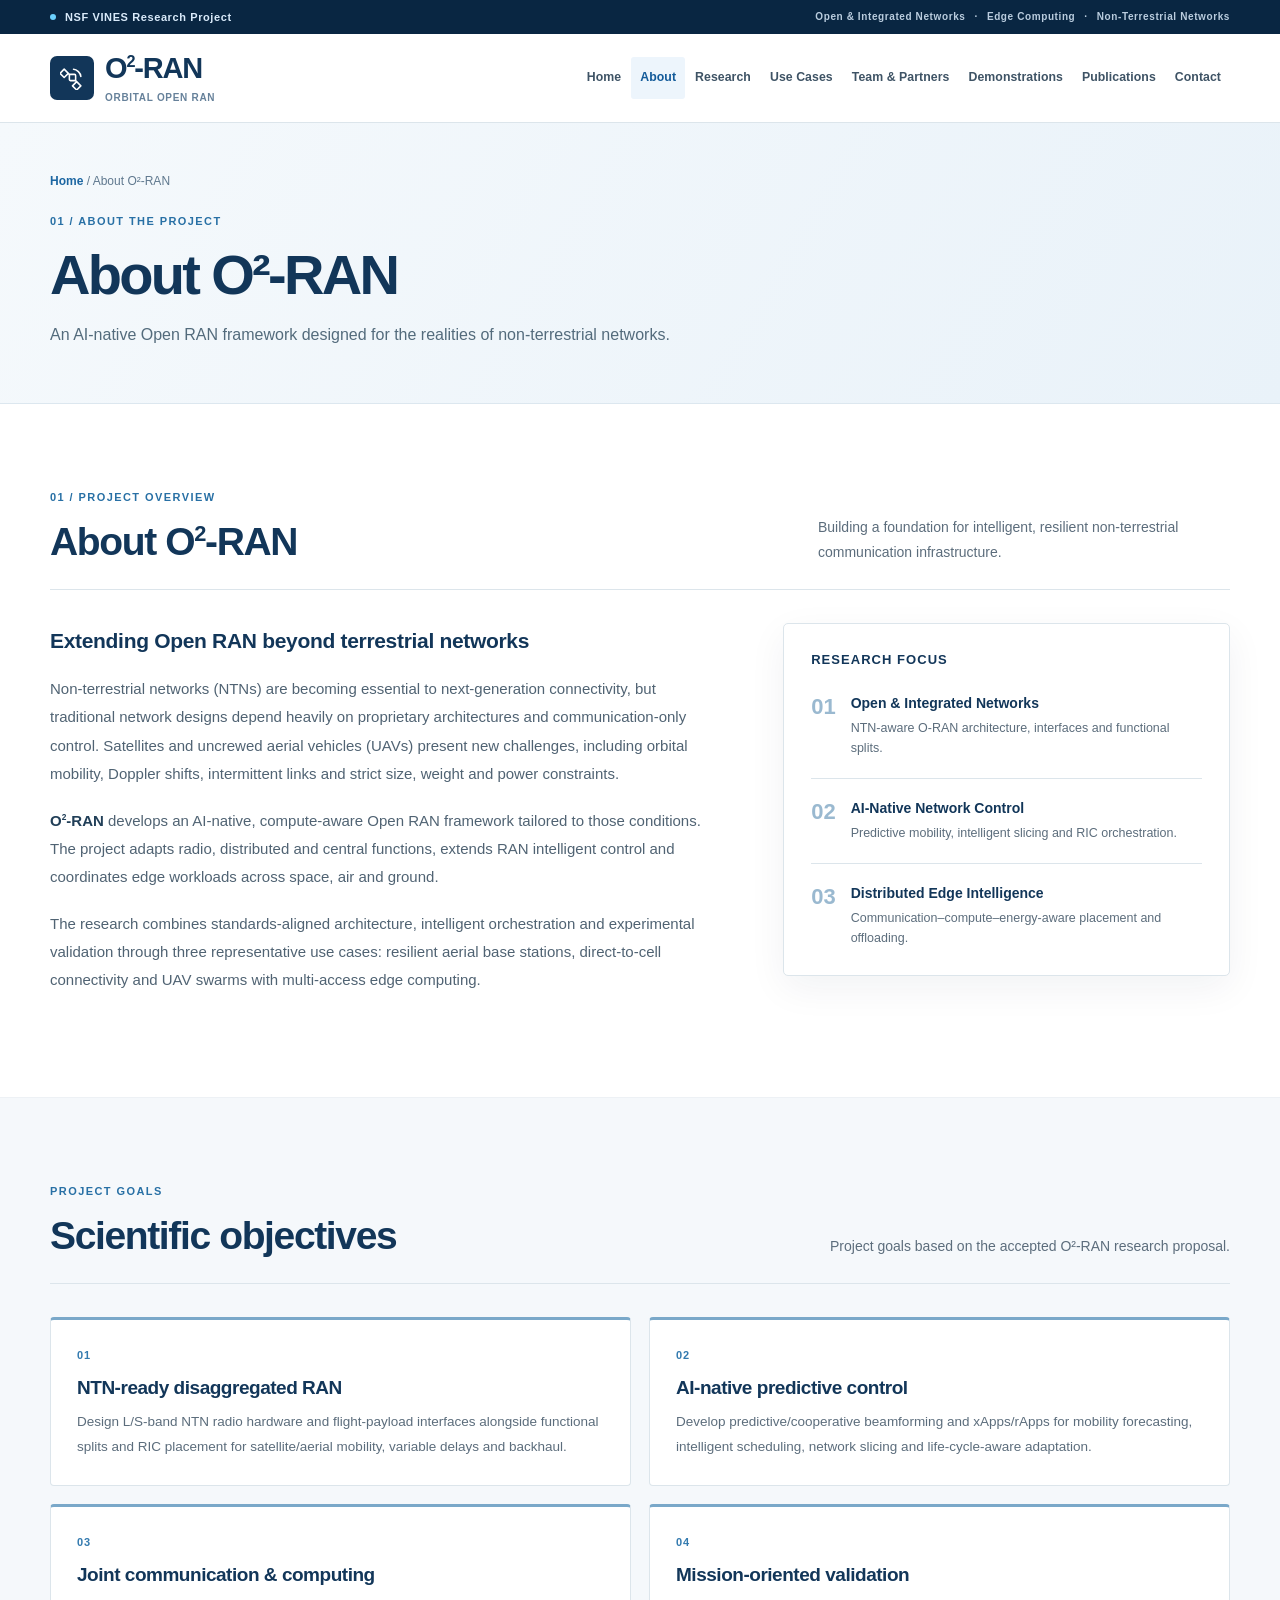
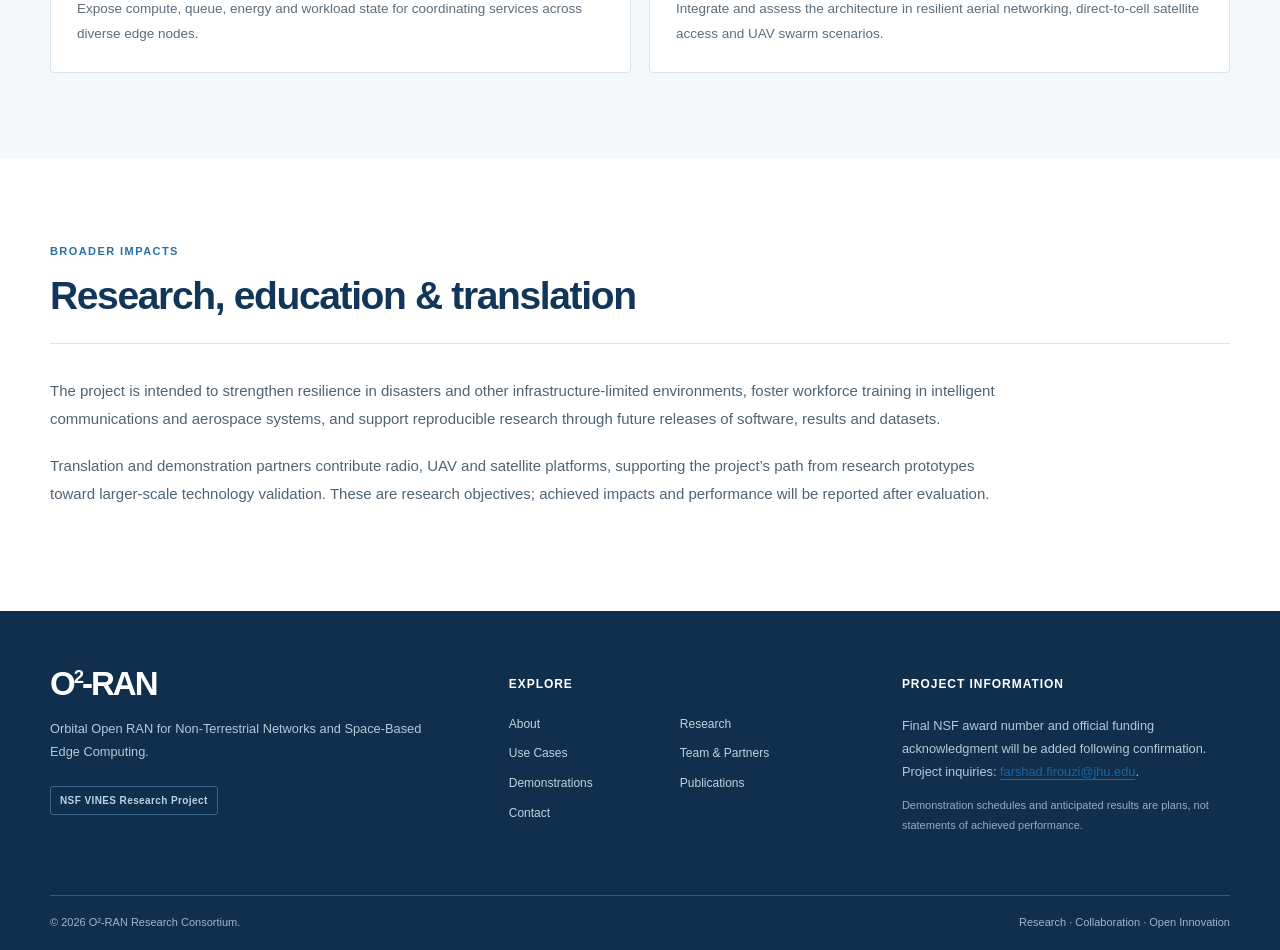
==== about.html @ eacd37fa "Initial O2-RAN website" ====
<!doctype html><html lang="en"><head><meta charset="utf-8"/><meta name="viewport" content="width=device-width,initial-scale=1"/>
<meta name="theme-color" content="#123659"/><meta name="description" content="Project vision, objectives and broader impacts of the O²-RAN NSF VINES research collaboration."/><title>About O²-RAN | O²-RAN</title>
<link rel="icon" type="image/svg+xml" href="assets/favicon.svg"/><link rel="stylesheet" href="styles.css"/>
<link rel="stylesheet" href="site-pages.css"/>
<script src="script.js" defer></script></head><body><a class="skip-link" href="#main">Skip to main content</a><svg aria-hidden="true" class="svg-definitions" height="0" width="0" xmlns="http://www.w3.org/2000/svg">
<symbol id="i-arrow" viewbox="0 0 24 24"><path d="M5 12h14m-7-7 7 7-7 7"></path></symbol>
<symbol id="i-arrow-up" viewbox="0 0 24 24"><path d="M6 18 18 6M7 6h11v11"></path></symbol>
<symbol id="i-satellite" viewbox="0 0 24 24"><rect height="6" rx="1" width="6" x="9" y="9"></rect><path d="m9 9-3-3m9 9 3 3M4 4l4 4-4 4-4-4zM16 16l4 4-4 4-4-4zM13 4c3 0 7 4 7 7"></path></symbol>
<symbol id="i-network" viewbox="0 0 24 24"><rect height="6" rx="1" width="6" x="9" y="2"></rect><rect height="6" rx="1" width="6" x="2" y="16"></rect><rect height="6" rx="1" width="6" x="16" y="16"></rect><path d="M12 8v4M5 16v-3h14v3"></path></symbol>
<symbol id="i-cpu" viewbox="0 0 24 24"><rect height="14" rx="2" width="14" x="5" y="5"></rect><rect height="6" rx="1" width="6" x="9" y="9"></rect><path d="M9 1v4m6-4v4M9 19v4m6-4v4M1 9h4m-4 6h4m14-6h4m-4 6h4"></path></symbol>
<symbol id="i-radio" viewbox="0 0 24 24"><path d="M12 21v-9m-6 9h12L12 9 6 21Zm-1.5-14a10 10 0 0 1 15 0M7 10a6 6 0 0 1 10 0"></path></symbol>
<symbol id="i-layers" viewbox="0 0 24 24"><path d="m12 2 10 6-10 6L2 8l10-6Zm-10 11 10 6 10-6M2 18l10 6 10-6"></path></symbol>
<symbol id="i-calendar" viewbox="0 0 24 24"><rect height="16" rx="2" width="18" x="3" y="5"></rect><path d="M7 2v6M17 2v6M3 10h18"></path></symbol>
<symbol id="i-location" viewbox="0 0 24 24"><path d="M20 10c0 6-8 12-8 12S4 16 4 10a8 8 0 1 1 16 0Z"></path><circle cx="12" cy="10" r="2.5"></circle></symbol>
<symbol id="i-file" viewbox="0 0 24 24"><path d="M6 2h8l5 5v15H6a2 2 0 0 1-2-2V4a2 2 0 0 1 2-2Zm8 0v6h5M8 13h8M8 17h8"></path></symbol>
<symbol id="i-globe" viewbox="0 0 24 24"><circle cx="12" cy="12" r="10"></circle><path d="M2 12h20M12 2a15 15 0 0 1 0 20 15 15 0 0 1 0-20"></path></symbol>
</svg>
<div class="utility-bar"><div class="container utility-inner"><span><span class="utility-dot"></span> NSF VINES Research Project</span><span class="utility-right">Open &amp; Integrated Networks <span aria-hidden="true">·</span> Edge Computing <span aria-hidden="true">·</span> Non-Terrestrial Networks</span></div></div>
<header class="site-header" id="top"><div class="container header-inner">
  <a class="brand" href="index.html" aria-label="O squared RAN home"><span class="brand-emblem" aria-hidden="true"><svg class="icon"><use href="#i-satellite"/></svg></span><span class="brand-copy"><strong>O<sup>2</sup>-RAN</strong><span>Orbital Open RAN</span></span></a>
  <button class="mobile-menu-toggle" type="button" aria-expanded="false" aria-controls="site-navigation" aria-label="Open navigation menu"><span></span><span></span><span></span></button>
  <nav class="site-nav" id="site-navigation" aria-label="Main navigation"><a class="nav-link"  href="index.html">Home</a><a class="nav-link active" aria-current="page" href="about.html">About</a><a class="nav-link"  href="research.html">Research</a><a class="nav-link"  href="use-cases.html">Use Cases</a><a class="nav-link"  href="team.html">Team &amp; Partners</a><a class="nav-link"  href="demonstrations.html">Demonstrations</a><a class="nav-link"  href="publications.html">Publications</a><a class="nav-link"  href="contact.html">Contact</a></nav>
</div></header><main id="main"><section class="page-hero"><div class="container"><p class="breadcrumb"><a href="index.html">Home</a><span aria-hidden="true"> / </span>About O²-RAN</p><span class="section-kicker">01 / ABOUT THE PROJECT</span><h1>About O²-RAN</h1><p>An AI-native Open RAN framework designed for the realities of non-terrestrial networks.</p></div></section><section class="section section-anchor" id="about">
<div class="container">
<div class="section-heading"><div><span class="section-kicker">01 / PROJECT OVERVIEW</span><h2>About O<sup>2</sup>-RAN</h2></div><p>Building a foundation for intelligent, resilient non-terrestrial communication infrastructure.</p></div>
<div class="about-layout">
<div class="prose">
<h3>Extending Open RAN beyond terrestrial networks</h3>
<p>Non-terrestrial networks (NTNs) are becoming essential to next-generation connectivity, but traditional network designs depend heavily on proprietary architectures and communication-only control. Satellites and uncrewed aerial vehicles (UAVs) present new challenges, including orbital mobility, Doppler shifts, intermittent links and strict size, weight and power constraints.</p>
<p><strong>O<sup>2</sup>-RAN</strong> develops an AI-native, compute-aware Open RAN framework tailored to those conditions. The project adapts radio, distributed and central functions, extends RAN intelligent control and coordinates edge workloads across space, air and ground.</p>
<p>The research combines standards-aligned architecture, intelligent orchestration and experimental validation through three representative use cases: resilient aerial base stations, direct-to-cell connectivity and UAV swarms with multi-access edge computing.</p>
</div>
<aside class="focus-panel">
<div class="focus-title">Research Focus</div>
<div class="focus-item"><span class="focus-num">01</span><div><strong>Open &amp; Integrated Networks</strong><small>NTN-aware O-RAN architecture, interfaces and functional splits.</small></div></div>
<div class="focus-item"><span class="focus-num">02</span><div><strong>AI-Native Network Control</strong><small>Predictive mobility, intelligent slicing and RIC orchestration.</small></div></div>
<div class="focus-item"><span class="focus-num">03</span><div><strong>Distributed Edge Intelligence</strong><small>Communication–compute–energy-aware placement and offloading.</small></div></div>
</aside>
</div>
</div>
</section><section class="section section-soft"><div class="container"><div class="section-heading"><div><span class="section-kicker">PROJECT GOALS</span><h2>Scientific objectives</h2></div><p>Project goals based on the accepted O²-RAN research proposal.</p></div>
<div class="objectives-grid"><article><b>01</b><h3>NTN-ready disaggregated RAN</h3><p>Design L/S-band NTN radio hardware and flight-payload interfaces alongside functional splits and RIC placement for satellite/aerial mobility, variable delays and backhaul.</p></article><article><b>02</b><h3>AI-native predictive control</h3><p>Develop predictive/cooperative beamforming and xApps/rApps for mobility forecasting, intelligent scheduling, network slicing and life-cycle-aware adaptation.</p></article><article><b>03</b><h3>Joint communication &amp; computing</h3><p>Expose compute, queue, energy and workload state for coordinating services across diverse edge nodes.</p></article><article><b>04</b><h3>Mission-oriented validation</h3><p>Integrate and assess the architecture in resilient aerial networking, direct-to-cell satellite access and UAV swarm scenarios.</p></article></div></div></section>
<section class="section"><div class="container"><div class="section-heading"><div><span class="section-kicker">BROADER IMPACTS</span><h2>Research, education &amp; translation</h2></div></div><div class="prose wide-prose"><p>The project is intended to strengthen resilience in disasters and other infrastructure-limited environments, foster workforce training in intelligent communications and aerospace systems, and support reproducible research through future releases of software, results and datasets.</p><p>Translation and demonstration partners contribute radio, UAV and satellite platforms, supporting the project’s path from research prototypes toward larger-scale technology validation. These are research objectives; achieved impacts and performance will be reported after evaluation.</p></div></div></section></main><footer class="footer"><div class="container footer-grid">
<div><a href="index.html" class="footer-brand">O<sup>2</sup>-RAN</a><p>Orbital Open RAN for Non-Terrestrial Networks and Space-Based Edge Computing.</p><span class="footer-funding">NSF VINES Research Project</span></div>
<div><h3>Explore</h3><div class="footer-links"><a href="about.html">About</a><a href="research.html">Research</a><a href="use-cases.html">Use Cases</a><a href="team.html">Team & Partners</a><a href="demonstrations.html">Demonstrations</a><a href="publications.html">Publications</a><a href="contact.html">Contact</a></div></div>
<div><h3>Project Information</h3><p>Final NSF award number and official funding acknowledgment will be added following confirmation. Project inquiries: <a href="mailto:farshad.firouzi@jhu.edu">farshad.firouzi@jhu.edu</a>.</p><p class="footer-small">Demonstration schedules and anticipated results are plans, not statements of achieved performance.</p></div>
</div><div class="container footer-bottom"><span>© <span id="copyright-year">2026</span> O²-RAN Research Consortium.</span><span>Research · Collaboration · Open Innovation</span></div></footer></body></html>
---- styles.css ----
/* O²-RAN — Academic research website
   Plain HTML/CSS/JS. No third-party UI dependencies or sliders. */
:root{
  --navy:#123659;
  --navy-dark:#092642;
  --blue:#1c66a2;
  --blue-medium:#2c7aaf;
  --blue-soft:#eaf3fa;
  --light:#f5f8fb;
  --white:#fff;
  --ink:#1f303f;
  --muted:#5c6d7c;
  --line:#dce5eb;
  --shadow:0 12px 38px rgba(14,42,69,.06);
  --radius:8px;
}
*,*::before,*::after{box-sizing:border-box}
html{scroll-behavior:smooth;scroll-padding-top:94px}
body{margin:0;color:var(--ink);background:#fff;font:16px/1.72 -apple-system,BlinkMacSystemFont,"Segoe UI",Roboto,Arial,sans-serif;-webkit-font-smoothing:antialiased}
img{max-width:100%;height:auto}
a{color:var(--blue);text-underline-offset:3px}
a:hover{color:var(--navy-dark)}
button{font:inherit}
:focus-visible{outline:3px solid #6eb8f2;outline-offset:3px}
.container{width:min(1180px,calc(100% - 56px));margin-inline:auto}
.icon{width:19px;height:19px;fill:none;stroke:currentColor;stroke-width:1.7;stroke-linecap:round;stroke-linejoin:round;flex-shrink:0}
sup{line-height:0;font-size:.56em;vertical-align:super}
.svg-definitions{position:absolute;overflow:hidden;pointer-events:none}
.skip-link{position:absolute;top:-60px;left:15px;z-index:1000;padding:10px 14px;background:#fff;color:var(--navy);border:2px solid var(--navy)}
.skip-link:focus{top:14px}
.utility-bar{background:var(--navy-dark);color:#d9eafa;font-size:11px;font-weight:600;letter-spacing:.055em}
.utility-inner{min-height:34px;display:flex;justify-content:space-between;align-items:center;gap:20px}
.utility-inner>span{display:inline-flex;align-items:center;gap:9px}
.utility-dot{width:6px;height:6px;background:#6bd1ff;border-radius:50%;display:inline-block}
.utility-right{font-size:10px;opacity:.85}
.site-header{position:sticky;top:0;z-index:30;background:rgba(255,255,255,.97);backdrop-filter:blur(8px);border-bottom:1px solid var(--line)}
.header-inner{min-height:88px;display:flex;justify-content:space-between;align-items:center;gap:20px}
.brand{text-decoration:none;color:var(--navy)!important;display:flex;align-items:center;gap:11px;min-width:204px}
.brand-emblem{background:var(--navy);border-radius:7px;width:44px;height:44px;color:#fff;display:grid;place-items:center}
.brand-emblem .icon{height:25px;width:25px;stroke-width:1.5}
.brand-copy{display:flex;flex-direction:column;line-height:1.1}
.brand-copy strong{letter-spacing:-.04em;font-size:29px;font-weight:800}
.brand-copy>span{font-size:10px;letter-spacing:.07em;text-transform:uppercase;color:#66819a;font-weight:700;margin-top:7px}
.site-nav{display:flex;align-items:center;gap:1px;justify-content:flex-end}
.nav-link{white-space:nowrap;text-decoration:none;color:#3e5365;font-size:12.3px;letter-spacing:.005em;font-weight:650;padding:10px 9px;border-radius:3px;transition:color .2s,background .2s}
.nav-link:hover,.nav-link.active{color:#135b9a;background:#edf5fc}
.mobile-menu-toggle{display:none}
.section-anchor{scroll-margin-top:90px}
.hero{background:linear-gradient(114deg,#f5f9fd 0%,#fff 55%,#eaf4fc 100%);border-bottom:1px solid var(--line);padding:64px 0 62px;position:relative;overflow:hidden}
.hero::after{content:"";pointer-events:none;position:absolute;right:-190px;top:-200px;width:680px;height:680px;border:1px solid #d6e6f3;border-radius:50%;box-shadow:0 0 0 90px rgba(221,235,248,.15),0 0 0 175px rgba(221,235,248,.15)}
.hero-grid{display:grid;grid-template-columns:minmax(0,1fr) 280px;gap:70px;align-items:center;position:relative;z-index:1}
.eyebrow{display:flex;align-items:center;gap:12px;color:#266d9f;letter-spacing:.115em;font-size:11px;font-weight:800;text-transform:uppercase;margin-bottom:19px}
.eyebrow-line{width:25px;height:2px;background:var(--blue-medium)}
.hero h1{font-size:clamp(72px,8.7vw,122px);line-height:.95;color:var(--navy);font-weight:800;letter-spacing:-.075em;margin:0 0 13px}
.hero-subtitle{color:#2b6a99;font-size:clamp(18px,2.2vw,25px);font-weight:650;margin:0 0 25px;letter-spacing:-.025em}
.hero h2{max-width:740px;font-size:clamp(22px,2.6vw,34px);line-height:1.33;color:#263d50;font-weight:700;letter-spacing:-.027em;margin:0 0 16px}
.hero-description{max-width:740px;color:#586d7e;font-size:15.7px;line-height:1.85;margin:0 0 26px}
.hero-actions{display:flex;align-items:center;gap:11px;flex-wrap:wrap}
.btn{display:inline-flex;align-items:center;justify-content:center;gap:12px;text-decoration:none;border-radius:4px;padding:11px 17px;font-size:13px;font-weight:700;border:1px solid var(--blue);min-height:44px;transition:transform .2s,background .2s,color .2s}
.btn .icon{width:15px;height:15px}
.btn:hover{transform:translateY(-1px)}
.btn-primary{background:var(--navy);border-color:var(--navy);color:#fff}
.btn-primary:hover{background:#215d91;color:#fff}
.btn-outline{color:var(--navy);background:#fff}
.btn-outline:hover{background:#eff6fc;color:var(--navy)}
.hero-sidebar{background:rgba(255,255,255,.88);border:1px solid #dce8f2;border-top:4px solid var(--blue);border-radius:5px;padding:23px 27px;box-shadow:var(--shadow)}
.sidebar-title{font-size:10px;font-weight:800;letter-spacing:.12em;color:#68849a;padding-bottom:12px;border-bottom:1px solid var(--line)}
.hero-stat{padding:13px 0;display:flex;align-items:center;gap:17px;border-bottom:1px solid var(--line)}
.hero-stat strong{font-size:35px;line-height:1.2;color:var(--navy);font-weight:800;letter-spacing:-.05em;min-width:51px}
.hero-stat span{color:#3e5365;font-size:13px;font-weight:650;line-height:1.4}
.sidebar-bottom{color:#356e9b;font-size:11px;font-weight:700;display:flex;align-items:center;justify-content:space-between;gap:4px;padding-top:18px}
.sidebar-bottom .icon{width:16px;height:16px}
.sidebar-bottom span{color:#94afc2}
.visual-section{padding:27px 0 11px;background:#fff}
.visual-figure,.architecture-figure{margin:0;border:1px solid #d7e3ed;border-radius:6px;overflow:hidden;background:#fff;box-shadow:var(--shadow)}
.visual-figure>a,.architecture-figure>a{display:block;line-height:0}
.visual-figure img,.architecture-figure img{width:100%;display:block;object-fit:contain}
.visual-figure figcaption,.architecture-figure figcaption{border-top:1px solid var(--line);display:flex;justify-content:space-between;gap:12px;align-items:center;padding:11px 16px;color:#607281;font-size:12px;background:#fcfdfe}
figure figcaption strong{color:#354d62}
figure figcaption a{display:inline-flex;align-items:center;gap:5px;font-weight:700;white-space:nowrap;text-decoration:none}
figure figcaption .icon{width:13px;height:13px}
.section{padding:84px 0}
.section-soft{background:var(--light);border-top:1px solid #edf1f5;border-bottom:1px solid #edf1f5}
.section-heading{display:flex;justify-content:space-between;gap:36px;align-items:flex-end;border-bottom:1px solid var(--line);padding-bottom:24px;margin-bottom:33px}
.section-kicker{display:block;color:#2870a5;text-transform:uppercase;letter-spacing:.13em;font-size:11px;font-weight:800;margin-bottom:12px}
.section-heading h2,.contact-grid h2{margin:0;font-size:clamp(29px,3.1vw,39px);line-height:1.18;font-weight:750;letter-spacing:-.035em;color:var(--navy)}
.section-heading>p{margin:0;max-width:412px;font-size:14px;line-height:1.8;color:var(--muted)}
.about-layout{display:grid;grid-template-columns:1.5fr 1fr;gap:63px}
.prose h3{font-size:21px;line-height:1.35;margin:4px 0 20px;color:var(--navy);font-weight:720;letter-spacing:-.015em}
.prose p{margin:0 0 19px;color:#506373;font-size:15px;line-height:1.87}
.prose p strong{color:#213f58}
.focus-panel{align-self:start;border:1px solid #dce5eb;background:#fff;border-radius:5px;box-shadow:var(--shadow);padding:25px 27px}
.focus-title{font-size:13px;font-weight:800;color:var(--navy);text-transform:uppercase;letter-spacing:.08em;margin-bottom:3px}
.focus-item{display:flex;align-items:flex-start;gap:15px;padding:20px 0;border-bottom:1px solid var(--line)}
.focus-item:last-child{border-bottom:0;padding-bottom:2px}
.focus-num{color:#9ab9d0;font-size:22px;font-weight:800;line-height:1.2}
.focus-item strong{display:block;color:var(--navy);font-size:14px;line-height:1.35;margin-bottom:5px}
.focus-item small{color:var(--muted);font-size:12.5px;line-height:1.6;display:block}
.card-grid{display:grid;gap:18px}
.three-col{grid-template-columns:repeat(3,minmax(0,1fr))}
.research-card{background:#fff;border:1px solid var(--line);border-top:3px solid var(--blue);padding:27px 25px 22px;display:flex;flex-direction:column;min-height:312px;border-radius:4px;box-shadow:0 4px 14px rgba(15,54,88,.035)}
.card-overline{display:flex;justify-content:space-between;align-items:center;color:#3979a6;font-size:11px;letter-spacing:.12em;font-weight:800;margin-bottom:21px}
.card-overline .icon{color:#8dabc2;width:24px;height:24px}
.research-card h3{font-size:19px;line-height:1.35;letter-spacing:-.025em;color:var(--navy);margin:0 0 12px}
.research-card p{color:var(--muted);font-size:13.5px;line-height:1.77;margin:0 0 26px}
.card-foot{margin-top:auto;border-top:1px solid var(--line);padding-top:15px;display:flex;flex-direction:column;gap:3px}
.card-foot span{font-size:10px;color:#758c9e;text-transform:uppercase;letter-spacing:.09em;font-weight:700}
.card-foot strong{color:#375874;font-size:12.5px;line-height:1.35}
.subsection-heading{margin:60px 0 22px}
.subsection-heading h3{font-size:24px;margin:0 0 7px;color:var(--navy);line-height:1.3;letter-spacing:-.02em}
.subsection-heading p{font-size:13.5px;color:var(--muted);margin:0}
.architecture-figure img{width:100%;background:#fff}
.use-card{border:1px solid var(--line);border-radius:5px;padding:27px 27px 26px;background:#fff;min-height:324px}
.use-heading{display:flex;align-items:center;justify-content:space-between;border-bottom:1px solid var(--line);padding-bottom:16px;margin-bottom:19px;color:var(--blue)}
.use-heading .icon{width:27px;height:27px;stroke-width:1.4}
.use-number{font-size:12px;letter-spacing:.12em;font-weight:800}
.use-card h3{font-size:19px;line-height:1.4;color:var(--navy);letter-spacing:-.02em;margin:0 0 13px}
.use-card p{font-size:13.5px;color:var(--muted);line-height:1.75;margin:0 0 18px}
.tick-list{padding-left:17px;margin:0;color:#526b7f;font-size:12.5px;line-height:1.75}
.tick-list li::marker{color:#3380b2}
.tick-list li{margin:0 0 5px}
.team-subheading{display:flex;justify-content:space-between;align-items:baseline;border-bottom:1px solid var(--line);padding-bottom:12px;margin-bottom:19px;gap:12px}
.team-subheading h3{margin:0;color:var(--navy);font-size:21px;letter-spacing:-.022em}
.team-subheading>span{font-size:12px;color:var(--muted)}
.team-subheading-spaced{margin-top:51px}
.people-grid{display:grid;grid-template-columns:repeat(2,minmax(0,1fr));gap:13px}
.person{display:flex;align-items:flex-start;gap:17px;background:#fff;border:1px solid var(--line);padding:19px 20px;min-height:137px;border-radius:4px}
.person-lead{grid-column:1/-1;background:#f0f7fc;border-color:#c7dceb;border-left:4px solid #2b73a5;min-height:124px}
.person-initials{width:49px;height:49px;border:1px solid #c7dceb;border-radius:50%;display:grid;place-items:center;background:#eaf3fa;color:var(--navy);font-weight:750;font-size:14px;flex-shrink:0}
.person-lead .person-initials{background:var(--navy);color:#fff;border-color:var(--navy)}
.person-role{display:block;font-size:10px;font-weight:750;color:#347ca9;letter-spacing:.032em;line-height:1.45;margin-bottom:5px}
.person h4{font-size:17px;line-height:1.28;color:var(--navy);margin:0 0 4px}
.person p{font-size:12.5px;color:#50677a;font-weight:700;margin:0}
.person small{display:block;font-size:12px;color:#758597;line-height:1.48;margin-top:7px}
.source-note,.figure-credit{color:#708293;font-size:11.5px;line-height:1.7;margin:11px 0 0}
.orgchart{border:1px solid var(--line);border-radius:5px;background:#fff;padding:27px 25px 29px;overflow:hidden}
.org-root{background:var(--navy);border-radius:4px;color:#fff;width:min(410px,100%);margin:0 auto;display:flex;flex-direction:column;align-items:center;padding:17px 12px;text-align:center}
.org-label{font-size:10px;letter-spacing:.14em;color:#b9d9ee;font-weight:750;margin-bottom:6px}
.org-root strong{font-size:19px;line-height:1.2}
.org-root small{font-size:11px;line-height:1.5;color:#dfecf6;margin-top:4px}
.org-connector{height:37px;width:1px;background:#9fbed6;margin:0 auto;position:relative}
.org-connector::after{content:"";position:absolute;width:calc(min(100vw - 125px, 870px));height:1px;left:50%;transform:translateX(-50%);bottom:0;background:#9fbed6}
.org-columns{display:grid;grid-template-columns:repeat(4,minmax(0,1fr));gap:13px}
.org-unit{position:relative;border:1px solid #d6e2eb;border-radius:4px;min-width:0;overflow:visible}
.org-unit::before{content:"";height:13px;width:1px;background:#9fbed6;position:absolute;left:50%;top:-13px}
.org-unit-head{background:#e7f0f8;border-bottom:1px solid #d5e4ef;color:var(--navy);font-weight:760;text-align:center;padding:15px 8px;line-height:1.45;min-height:63px;font-size:12.5px;display:flex;justify-content:center;align-items:center}
.org-unit-body{padding:17px 14px;display:flex;flex-direction:column;gap:2px;align-items:flex-start}
.org-unit-body strong{color:#24465f;font-size:12px;line-height:1.4;margin-top:8px}
.org-unit-body strong:first-child{margin-top:0}
.org-unit-body span{font-size:11px;color:#657d8d;line-height:1.4}
.org-unit-body p{font-size:11.5px;color:#637d8e;line-height:1.5;margin:10px 0 0}
.institutions-grid{display:grid;grid-template-columns:repeat(5,minmax(0,1fr));gap:10px}
.institutions-grid>div{border:1px solid var(--line);border-radius:4px;background:#fff;min-height:85px;padding:13px;display:flex;flex-direction:column;align-items:center;justify-content:center;text-align:center;color:#3d5970;font-size:12.5px;line-height:1.42;font-weight:750}
.institutions-grid small{display:block;color:#899aa8;font-size:10px;margin-top:5px;font-weight:600}
.partner-grid{display:grid;grid-template-columns:repeat(4,minmax(0,1fr));gap:13px}
.partner-grid>article{border:1px solid var(--line);background:#fff;border-radius:4px;padding:20px 17px;border-top:3px solid #99b6cd}
.partner-grid strong{color:var(--navy);font-size:14px;line-height:1.4;display:block;min-height:39px}
.partner-grid p{color:var(--muted);font-size:12px;line-height:1.65;margin:10px 0 0}
.demo-notice{border:1px solid #cadeed;background:#eff6fc;border-left:4px solid #2a75aa;display:flex;align-items:flex-start;gap:12px;padding:14px 17px;margin:0 0 34px;color:#45647e;font-size:12.5px;line-height:1.6;border-radius:4px}
.demo-notice .icon{color:#2b78a8;width:19px;height:19px;margin-top:2px}
.demo-month-track{display:grid;grid-template-columns:repeat(6,minmax(0,1fr));gap:4px;margin:0 0 34px;padding:0 14px}
.demo-month-track>div{display:flex;flex-direction:column;gap:4px;padding:16px 8px 12px;border-top:5px solid #9cbdd6;text-align:center;background:#f3f7fb}
.demo-month-track>div:last-child{border-top-color:#1b6099;background:#e8f2f9}
.demo-month-track span{color:var(--navy);font-size:18px;font-weight:850;line-height:1.2}
.demo-month-track strong{font-size:10.5px;line-height:1.45;color:#6c8293;font-weight:650}
.demo-list{display:grid;gap:13px}
.demo-row{border:1px solid var(--line);display:grid;grid-template-columns:116px minmax(0,1fr);border-radius:5px;overflow:hidden;background:#fff;box-shadow:0 3px 12px rgba(26,62,92,.025)}
.demo-date{background:#edf4f9;border-right:1px solid #d5e5ef;display:flex;flex-direction:column;align-items:center;justify-content:flex-start;padding:30px 10px;color:var(--navy)}
.demo-date strong{font-size:36px;letter-spacing:-.05em;line-height:1.1}
.demo-date span{font-size:10px;font-weight:800;color:#708fa8;letter-spacing:.11em;margin-top:8px}
.demo-body{padding:22px 26px 19px}
.demo-topline{display:flex;align-items:center;justify-content:space-between;gap:10px;color:#6b869b;font-size:11px;font-weight:750;letter-spacing:.035em}
.demo-status{border:1px solid #cbdbea;background:#eff5fa;color:#46779b;border-radius:3px;padding:3px 8px;font-size:10px}
.demo-body h3{margin:10px 0 10px;color:var(--navy);font-size:20px;letter-spacing:-.025em;line-height:1.35}
.demo-meta{display:flex;flex-wrap:wrap;gap:7px 23px;color:#597385;font-size:12px;margin-bottom:12px}
.demo-meta span{display:inline-flex;align-items:center;gap:6px}
.demo-meta .icon{width:14px;height:14px}
.demo-meta strong{color:#3e637e}
.demo-body>p{color:#5c6d7c;font-size:13.5px;line-height:1.75;margin:0 0 13px}
.demo-row details{border-top:1px solid var(--line);font-size:12.5px;color:#4c6b84}
.demo-row summary{padding:13px 24px 2px 0;font-weight:750;color:#236da6;cursor:pointer;position:relative;list-style:none}
.demo-row summary::-webkit-details-marker{display:none}
.demo-row summary::after{content:"+";font-weight:400;font-size:21px;position:absolute;right:0;top:5px;color:#547c99}
.demo-row details[open] summary::after{content:"−"}
.details-content{padding:4px 0 0}
.details-content p{margin:0 0 10px;font-size:12.8px;line-height:1.75}
.details-content strong{color:#315978}
.outputs-grid article{border:1px solid var(--line);background:#fff;border-radius:4px;min-height:218px;padding:25px 24px}
.output-icon{background:#eaf3fa;width:43px;height:43px;display:grid;place-items:center;border-radius:4px;color:#3173a1;margin-bottom:18px}
.output-icon .icon{width:21px;height:21px}
.outputs-grid h3{font-size:17px;color:var(--navy);margin:0 0 8px}
.outputs-grid p{font-size:13px;line-height:1.75;color:var(--muted);margin:0 0 20px}
.coming-label{font-size:10.5px;color:#527fa0;font-weight:750;letter-spacing:.04em;text-transform:uppercase}
.contact-section{border-top:1px solid var(--line)}
.contact-grid{display:grid;grid-template-columns:1.3fr 1fr;gap:75px;align-items:center}
.contact-grid h2{margin:0 0 23px}
.contact-grid>div>p{color:var(--muted);line-height:1.85;font-size:15px;max-width:700px;margin:0}
.contact-card{border:1px solid var(--line);border-top:4px solid var(--blue);padding:24px 26px;border-radius:4px;background:var(--light)}
.contact-card h3{color:var(--navy);font-size:19px;margin:0 0 10px}
.contact-card p{color:var(--muted);font-size:13.5px;line-height:1.8;margin:0 0 23px}
.contact-foot{font-size:11px;color:#4f7694;border-top:1px solid var(--line);padding-top:14px;display:flex;align-items:center;gap:8px;font-weight:700}
.contact-foot .icon{height:15px;width:15px}
.footer{background:#102f4c;color:#d7e6f0;padding-top:56px}
.footer-grid{display:grid;grid-template-columns:1.2fr 1fr 1fr;gap:65px;padding-bottom:47px}
.footer-brand{font-size:33px;color:#fff;text-decoration:none;font-weight:830;letter-spacing:-.06em;line-height:1}
.footer-brand:hover{color:#fff}
.footer-grid p{font-size:12.8px;color:#b4c8d9;line-height:1.8;margin:13px 0}
.footer-funding{display:inline-block;border:1px solid #3f6688;border-radius:3px;padding:5px 9px;color:#b8d4e7;font-size:10px;letter-spacing:.04em;font-weight:700;margin-top:10px}
.footer-grid h3{font-size:12px;text-transform:uppercase;letter-spacing:.08em;margin:7px 0 19px;color:#fff}
.footer-links{display:grid;grid-template-columns:1fr 1fr;gap:9px 14px}
.footer-links a{text-decoration:none;color:#bed2e2;font-size:12px}
.footer-links a:hover{color:#fff;text-decoration:underline}
.footer-small{font-size:11px!important;color:#92adc2!important}
.footer-bottom{border-top:1px solid #375976;display:flex;justify-content:space-between;gap:10px;align-items:center;color:#9cb6ca;font-size:11px;padding-top:17px;padding-bottom:18px}
@media (max-width:1120px){
  .container{width:min(1100px,calc(100% - 42px))}
  .brand{min-width:190px}
  .nav-link{padding:10px 6px;font-size:11.6px}
  .hero-grid{gap:35px}
  .institutions-grid{grid-template-columns:repeat(3,minmax(0,1fr))}
  .org-connector::after{width:calc(100vw - 220px)}
}
@media (max-width:960px){
  .header-inner{min-height:73px}
  .mobile-menu-toggle{display:flex;flex-direction:column;align-items:center;justify-content:center;gap:5px;border:1px solid var(--line);background:#fff;border-radius:4px;width:41px;height:40px;cursor:pointer;margin-left:auto}
  .mobile-menu-toggle span{display:block;width:18px;height:2px;background:var(--navy);transition:transform .2s,opacity .2s}
  .mobile-menu-toggle[aria-expanded="true"] span:first-child{transform:translateY(7px) rotate(45deg)}
  .mobile-menu-toggle[aria-expanded="true"] span:nth-child(2){opacity:0}
  .mobile-menu-toggle[aria-expanded="true"] span:nth-child(3){transform:translateY(-7px) rotate(-45deg)}
  .site-nav{display:none;position:absolute;top:100%;left:0;right:0;background:#fff;box-shadow:0 12px 22px rgba(9,38,66,.13);border-top:1px solid var(--line);padding:12px max(21px,calc((100vw - 1100px)/2));flex-direction:column;align-items:stretch;max-height:calc(100dvh - 90px);overflow:auto}
  .site-nav.is-open{display:flex}
  .nav-link{font-size:13px;padding:10px 12px}
  .hero-grid{grid-template-columns:minmax(0,1fr) 230px;gap:25px}
  .hero-sidebar{padding:19px}
  .hero-stat strong{font-size:30px}
  .about-layout{gap:30px}
  .three-col{gap:12px}
  .research-card,.use-card{padding:21px 17px}
  .research-card h3,.use-card h3{font-size:17px}
  .org-columns,.partner-grid{grid-template-columns:repeat(2,minmax(0,1fr))}
  .org-connector::after,.org-unit::before{display:none}
  .org-connector{height:23px}
  .org-columns{row-gap:13px}
  .footer-grid{gap:35px}
}
@media (max-width:720px){
  .utility-right{display:none!important}
  .utility-inner{justify-content:center}
  .container{width:calc(100% - 32px)}
  .hero{padding:50px 0 43px}
  .hero-grid{grid-template-columns:1fr;gap:28px}
  .hero h1{font-size:81px}
  .hero h2{font-size:24px}
  .hero-subtitle{font-size:21px}
  .hero-description{font-size:14px}
  .hero-sidebar{display:grid;grid-template-columns:repeat(3,1fr);gap:5px;padding:17px 14px}
  .sidebar-title{grid-column:1/-1}
  .hero-stat{flex-direction:column;align-items:center;gap:3px;border-bottom:0;border-right:1px solid var(--line);padding:10px 5px;text-align:center}
  .hero-stat:nth-last-child(2){border-right:0}
  .hero-stat strong{font-size:29px}
  .hero-stat span{font-size:11px}
  .sidebar-bottom{grid-column:1/-1;border-top:1px solid var(--line);justify-content:center;gap:10px}
  .visual-section{padding:15px 0 7px}
  .visual-figure figcaption,.architecture-figure figcaption{align-items:flex-start;font-size:11px}
  .section{padding:60px 0}
  .section-heading{display:block;padding-bottom:17px;margin-bottom:24px}
  .section-heading>p{margin-top:12px;font-size:13px}
  .about-layout,.contact-grid{grid-template-columns:1fr;gap:24px}
  .three-col{grid-template-columns:1fr}
  .research-card{min-height:0}
  .use-card{min-height:0}
  .research-card,.use-card{padding:24px}
  .people-grid{grid-template-columns:1fr}
  .person-lead{grid-column:auto}
  .institutions-grid{grid-template-columns:repeat(2,minmax(0,1fr))}
  .team-subheading{display:block}
  .team-subheading>span{display:block;margin-top:5px}
  .demo-month-track{overflow-x:auto;grid-template-columns:repeat(6,110px);padding:0 0 6px;margin-bottom:25px}
  .demo-row{grid-template-columns:83px minmax(0,1fr)}
  .demo-date{padding:26px 3px}
  .demo-date strong{font-size:27px}
  .demo-date span{font-size:9px}
  .demo-body{padding:18px 16px}
  .demo-body h3{font-size:18px}
  .footer-grid{grid-template-columns:1fr 1fr;gap:28px}
  .footer-grid>div:first-child{grid-column:1/-1}
}
@media (max-width:490px){
  .brand-copy strong{font-size:25px}
  .brand-emblem{width:38px;height:38px}
  .hero h1{font-size:72px}
  .hero h2{font-size:22px}
  .eyebrow{font-size:10px}
  .hero-actions{align-items:stretch}
  .btn{font-size:12px;padding:10px 12px}
  .focus-panel{padding:19px}
  .orgchart{padding:20px 13px}
  .org-columns,.partner-grid{grid-template-columns:1fr}
  .institutions-grid{grid-template-columns:1fr 1fr}
  .demo-row{grid-template-columns:1fr}
  .demo-date{padding:11px 15px;flex-direction:row;align-items:center;justify-content:space-between;border-bottom:1px solid #d5e5ef;border-right:none}
  .demo-date strong{font-size:24px}
  .demo-date span{margin:0}
  .demo-meta{display:block}
  .demo-meta span{display:flex;margin-bottom:6px}
  .footer-grid{grid-template-columns:1fr}
  .footer-grid>div:first-child{grid-column:auto}
  .footer-bottom{display:block}
  .footer-bottom span{display:block;margin-bottom:6px}
}
@media (prefers-reduced-motion:reduce){html{scroll-behavior:auto}*,*::before,*::after{animation-duration:.01ms!important;transition-duration:.01ms!important}}
@media print{
  body{font-size:11pt}
  .site-header{position:static}
  .utility-bar,.hero-actions,.mobile-menu-toggle,.site-nav,figure figcaption a{display:none!important}
  .section{padding:25px 0}
  .container{width:100%;margin:0}
  .hero{padding:25px 0}
  .hero-grid{grid-template-columns:1fr}
  .hero-sidebar{display:none}
  .research-card,.use-card,.person,.demo-row,.org-unit{break-inside:avoid}
  .section-soft{background:#fff}
  .footer{display:none}
}
---- site-pages.css ----
/* Page layouts, editorial additions and homepage summaries */
.page-hero{background:linear-gradient(120deg,#f5f9fc,#e9f2f9);border-bottom:1px solid #dce7ef;padding:48px 0 53px}
.page-hero .breadcrumb{font-size:12px;color:#5f788e;margin:0 0 20px}
.page-hero .breadcrumb a{font-weight:700;text-decoration:none}
.page-hero h1{font-size:clamp(36px,4.7vw,56px);line-height:1.14;letter-spacing:-.048em;color:var(--navy);margin:8px 0 15px;font-weight:780}
.page-hero>div>p:last-child{max-width:810px;line-height:1.8;color:#536b7c;font-size:16px;margin:0}
.text-link{display:inline-flex;align-items:center;gap:7px;font-size:13px;font-weight:750;text-decoration:none;line-height:1.5;padding:8px 0}
.text-link:hover{text-decoration:underline}
.text-link .icon{width:15px;height:15px}
.section-action{margin-top:25px}
.compact-contact{padding:55px 0}
.compact-contact-row{display:flex;gap:25px;align-items:center;justify-content:space-between}
.compact-contact-row h2{font-size:clamp(24px,2.7vw,33px);color:var(--navy);margin:0 0 5px;line-height:1.3;letter-spacing:-.025em}
.compact-contact-row p{margin:0;color:var(--muted);font-size:13.5px}
.compact-contact-row .btn{white-space:nowrap}
.objectives-grid{display:grid;grid-template-columns:repeat(2,minmax(0,1fr));gap:18px}
.objectives-grid article{border:1px solid var(--line);background:#fff;border-top:3px solid #7aa8c9;border-radius:4px;padding:26px}
.objectives-grid article>b{font-size:11px;letter-spacing:.08em;color:#337aaf;text-transform:uppercase;display:block;margin-bottom:9px}
.objectives-grid h3{font-size:19px;color:var(--navy);letter-spacing:-.025em;line-height:1.45;margin:0 0 9px}
.objectives-grid p{font-size:13.5px;color:var(--muted);line-height:1.8;margin:0}
.wide-prose{max-width:950px}
.demo-teasers{display:grid;grid-template-columns:repeat(2,minmax(0,1fr));gap:16px}
.demo-teasers>div{border:1px solid var(--line);background:#fff;padding:20px;border-radius:4px}
.demo-teasers b{color:var(--navy);font-size:14px}
.demo-teasers p{color:var(--muted);font-size:12.5px;line-height:1.7;margin:6px 0 0}
.home-lead{border:1px solid var(--line);border-left:4px solid var(--blue);display:flex;gap:23px;align-items:center;padding:22px 27px;background:#f7fbfe;border-radius:5px}
.home-lead>img:first-child{width:110px;height:110px;object-fit:cover;object-position:top center;background:#fff;border-radius:4px;border:1px solid var(--line)}
.home-lead>div{flex:1;min-width:0}
.home-lead h3{font-size:26px;margin:0 0 2px;color:var(--navy);letter-spacing:-.035em;line-height:1.22}
.home-lead strong{font-size:14px;color:#286b9e}
.home-lead p{font-size:13px;color:#526b7e;margin:6px 0 2px}
.home-lead .section-kicker{margin-bottom:8px}
.home-lead-logo{max-width:200px;max-height:83px;object-fit:contain}
.home-partners{margin-top:25px}
.home-partners>p{text-transform:uppercase;letter-spacing:.1em;color:#426e8d;font-weight:800;font-size:11px;margin:0 0 10px}
.home-partner-names{display:grid;grid-template-columns:repeat(3,minmax(0,1fr));gap:8px}
.home-partner-names span{border:1px solid var(--line);background:#fff;border-radius:3px;min-height:48px;padding:9px 10px;color:#445f73;font-size:12px;font-weight:700;display:flex;align-items:center;justify-content:center;text-align:center}
.use-detail-list{display:grid;gap:18px}
.use-detail-list>article{background:#fff;border:1px solid var(--line);border-radius:4px;padding:22px 26px;display:grid;grid-template-columns:94px 1fr;gap:13px}
.use-detail-list article>span{color:#3079ae;font-weight:800;letter-spacing:.08em;font-size:11px;padding-top:5px}
.use-detail-list h3{font-size:19px;color:var(--navy);letter-spacing:-.015em;margin:0 0 9px;line-height:1.35}
.use-detail-list p{font-size:13.5px;line-height:1.85;color:var(--muted);margin:0}
/* Allow existing section cards to be reused on dedicated pages. */
#research.section-soft + .section,#use-cases.section + .section-soft{border-top:0}
@media(max-width:960px){
 .home-partner-names{grid-template-columns:repeat(3,minmax(0,1fr))}
 .home-lead-logo{max-width:145px}
}
@media(max-width:720px){
 .page-hero{padding:32px 0 37px}.page-hero h1{font-size:36px}
 .objectives-grid,.demo-teasers{grid-template-columns:1fr}
 .home-partner-names{grid-template-columns:repeat(2,minmax(0,1fr))}
 .home-lead{gap:15px;padding:17px}.home-lead>img:first-child{width:79px;height:90px}.home-lead-logo{display:none}
 .home-lead h3{font-size:21px}.home-lead strong{font-size:12.5px}
 .compact-contact-row{align-items:flex-start;flex-direction:column}
 .use-detail-list>article{grid-template-columns:1fr;gap:2px}
}
@media(max-width:420px){.home-partner-names{grid-template-columns:1fr}.page-hero h1{font-size:31px}}

/* Detailed NSF-style task register — collapsible for scanability. */
.work-package-jumps{display:flex;flex-wrap:wrap;gap:11px;margin:0 0 39px}
.work-package-jumps a{display:inline-block;background:#edf5fb;border:1px solid #cadce9;color:#1d5c89;text-decoration:none;border-radius:3px;padding:9px 14px;font-size:12px;font-weight:750}
.work-package-jumps a:hover{background:#dbeefa}
.research-package-group{margin:0 0 56px;scroll-margin-top:110px}
.research-package-header{display:flex;gap:20px;align-items:flex-end;justify-content:space-between;border-bottom:2px solid #d9e7f2;padding-bottom:19px;margin-bottom:18px}
.research-package-header h3{color:var(--navy);font-size:clamp(23px,2.7vw,31px);line-height:1.25;letter-spacing:-.027em;margin:0 0 8px}
.research-package-header p{color:var(--muted);font-size:13.5px;line-height:1.75;margin:0;max-width:780px}
.group-top-link{color:#3c769d;white-space:nowrap;font-weight:700;font-size:11px;text-decoration:none}
.task-list{display:grid;gap:11px}
.task-card{border:1px solid var(--line);background:#fff;border-radius:4px;overflow:hidden;box-shadow:0 3px 15px rgba(22,57,86,.025)}
.task-card summary{list-style:none;cursor:pointer;display:grid;grid-template-columns:72px minmax(0,1fr) 100px 18px;align-items:center;gap:16px;padding:21px 23px}
.task-card summary::-webkit-details-marker{display:none}
.task-card summary:hover{background:#f7fbfe}
.task-num{font-size:12px;color:#246c9f;font-weight:850;letter-spacing:.04em}
.task-main{min-width:0;display:flex;flex-direction:column;gap:6px}
.task-main strong{font-size:16px;line-height:1.36;color:var(--navy)}
.task-main>span{font-size:12.5px;line-height:1.65;color:#5e7383}
.task-month{font-size:12px;font-weight:760;color:#507792;white-space:nowrap;text-align:right}
.task-toggle{font-size:23px;font-weight:400;line-height:1;color:#477da3;text-align:right}
.task-card[open]{border-color:#b6d2e5}
.task-card[open] summary{background:#f5f9fc}
.task-card[open] .task-toggle{font-size:0}
.task-card[open] .task-toggle:after{content:'−';font-size:23px}
.task-details{border-top:1px solid #e1eaf2;padding:17px 23px 22px 111px;color:#536b7b;font-size:13px;line-height:1.65}
.task-detail-heading{margin:0 0 11px;font-size:11px;text-transform:uppercase;font-weight:850;letter-spacing:.08em;color:#3277a5}
.subtask-list{list-style:none;padding:0;margin:0;display:grid;gap:9px}
.subtask-list li{display:grid;grid-template-columns:80px 76px minmax(0,1fr);gap:15px;padding:8px 0;border-bottom:1px solid #edf2f6;align-items:baseline}
.subtask-list li:last-child{border-bottom:0}
.subtask-id{font-weight:760;color:#1d608f;white-space:nowrap}
.subtask-time{font-size:11px;color:#7a91a2;font-weight:700;white-space:nowrap}
.satellite-hardware-note{display:grid;grid-template-columns:52px 1fr;gap:16px;background:#f0f7fd;border:1px solid #bbd5e6;border-left:4px solid #2978ad;border-radius:4px;padding:24px 23px;margin:0 0 22px}
.hardware-icon{height:44px;width:44px;border-radius:4px;background:#d8eaf7;display:grid;place-items:center;color:#145a8a}
.hardware-icon .icon{width:26px;height:26px}
.research-eyebrow{font-size:10px;font-weight:850;letter-spacing:.09em;color:#3777a0;text-transform:uppercase}
.satellite-hardware-note h4{font-size:20px;line-height:1.35;color:var(--navy);letter-spacing:-.02em;margin:5px 0 9px}
.satellite-hardware-note p{font-size:13.5px;color:#496579;line-height:1.8;margin:0}
.research-notice{font-size:12.5px;line-height:1.8;color:#5a6f80;border-top:1px solid var(--line);padding:17px 0}
.research-notice a{font-weight:750}
@media(max-width:720px){
 .research-package-header{align-items:start;flex-direction:column;gap:8px}
 .task-card summary{grid-template-columns:52px minmax(0,1fr) 19px;gap:10px;padding:18px 13px}
 .task-month{grid-column:2;text-align:left;grid-row:2;margin-top:-4px}
 .task-toggle{grid-column:3;grid-row:1 / span 2}
 .task-num{align-self:start;padding-top:2px}
 .task-details{padding:15px 13px 19px}
 .subtask-list li{grid-template-columns:66px minmax(0,1fr);column-gap:11px;row-gap:3px;align-items:start}
 .subtask-id{grid-column:1;grid-row:1}
 .subtask-time{grid-column:1;grid-row:2}
 .subtask-list li>span:last-child{grid-column:2;grid-row:1 / span 2}
 .satellite-hardware-note{grid-template-columns:1fr;padding:18px}
 .satellite-hardware-note h4{font-size:18px}
}

/* Core technical directions: grouping and anchors */
.core-directions-section{background:#fff}
.direction-group{margin:0 0 42px;scroll-margin-top:110px}
.direction-group-heading{display:flex;gap:16px;align-items:center;padding-bottom:17px;margin-bottom:20px;border-bottom:1px solid var(--line)}
.direction-group-letter{display:flex;align-items:center;justify-content:center;flex:0 0 48px;width:48px;height:48px;background:#eaf3fa;color:#225b84;font-size:19px;font-weight:800;border-radius:5px}
.direction-group-heading h3{color:var(--navy);font-size:23px;line-height:1.35;margin:0 0 5px;letter-spacing:-.025em}
.direction-group-heading p{font-size:13.5px;color:var(--muted);line-height:1.55;margin:0}
.directions-grid{display:grid;grid-template-columns:repeat(2,minmax(0,1fr));gap:16px}
.direction-card{min-width:0;display:flex;align-items:flex-start;gap:17px;border:1px solid var(--line);border-top:3px solid #6d9fbe;border-radius:4px;background:#fff;padding:21px 22px;box-shadow:0 3px 10px rgba(15,54,88,.03);scroll-margin-top:110px}
.direction-id{display:flex;align-items:center;justify-content:center;flex:0 0 41px;width:41px;height:41px;background:#f0f6fa;color:#2670a2;font-weight:800;font-size:13px;border-radius:4px}
.direction-content{flex:1;min-width:0}
.direction-content h4{font-size:17px;line-height:1.36;color:var(--navy);margin:1px 0 9px;letter-spacing:-.012em}
.direction-content p{font-size:13px;line-height:1.76;color:var(--muted);margin:0 0 13px}
.direction-tasks{display:flex;align-items:center;flex-wrap:wrap;gap:6px}
.direction-tasks a{font-size:11px;font-weight:750;line-height:1.3;background:#eef5fb;border:1px solid #d6e6f2;border-radius:3px;padding:4px 7px;color:#286994;text-decoration:none}
.direction-tasks a:hover{background:#dcebf6;text-decoration:underline}
.directions-footnote{border-left:3px solid #80abc6;background:#f4f8fb;padding:14px 18px;font-size:12.5px;color:var(--muted);line-height:1.7}
.directions-footnote a{font-weight:750}
.home-core-section{padding-top:66px;padding-bottom:66px}
.home-core-grid{display:grid;grid-template-columns:repeat(3,minmax(0,1fr));gap:13px}
.home-core-card{border:1px solid var(--line);border-radius:4px;background:#fff;display:grid;grid-template-columns:35px 1fr auto;align-items:center;gap:10px;padding:19px 14px;color:var(--navy);text-decoration:none;transition:background .15s,border-color .15s}
.home-core-card:hover{background:#f5f9fd;border-color:#94b5cf}
.home-core-card>span{font-size:12px;font-weight:800;color:#2c76a7}
.home-core-card strong{font-size:13.5px;line-height:1.35}
.home-core-card .icon{width:16px;height:16px;color:#6591b0}
@media(max-width:900px){.home-core-grid{grid-template-columns:repeat(2,minmax(0,1fr))}}
@media(max-width:690px){.directions-grid,.home-core-grid{grid-template-columns:1fr}.direction-group-heading{align-items:flex-start}.direction-group-heading h3{font-size:20px}.direction-card{padding:17px;gap:12px}.direction-content h4{font-size:16px}}


/* Technical directions present enabling capabilities; application scenarios are on the Use Cases page. */

/* Satellite and UAV technology cards share equal prominence in Group C. */
@media(min-width:1160px){
  .direction-group--platform .directions-grid{grid-template-columns:repeat(3,minmax(0,1fr))}
  .direction-group--platform .direction-card{padding:19px 17px;gap:12px}
  .direction-group--platform .direction-id{flex-basis:38px;width:38px;height:38px}
  .direction-group--platform .direction-content h4{font-size:16px}
}
@media(min-width:691px) and (max-width:1159px){
  .direction-group--platform .direction-card:last-child{grid-column:1 / -1}
}
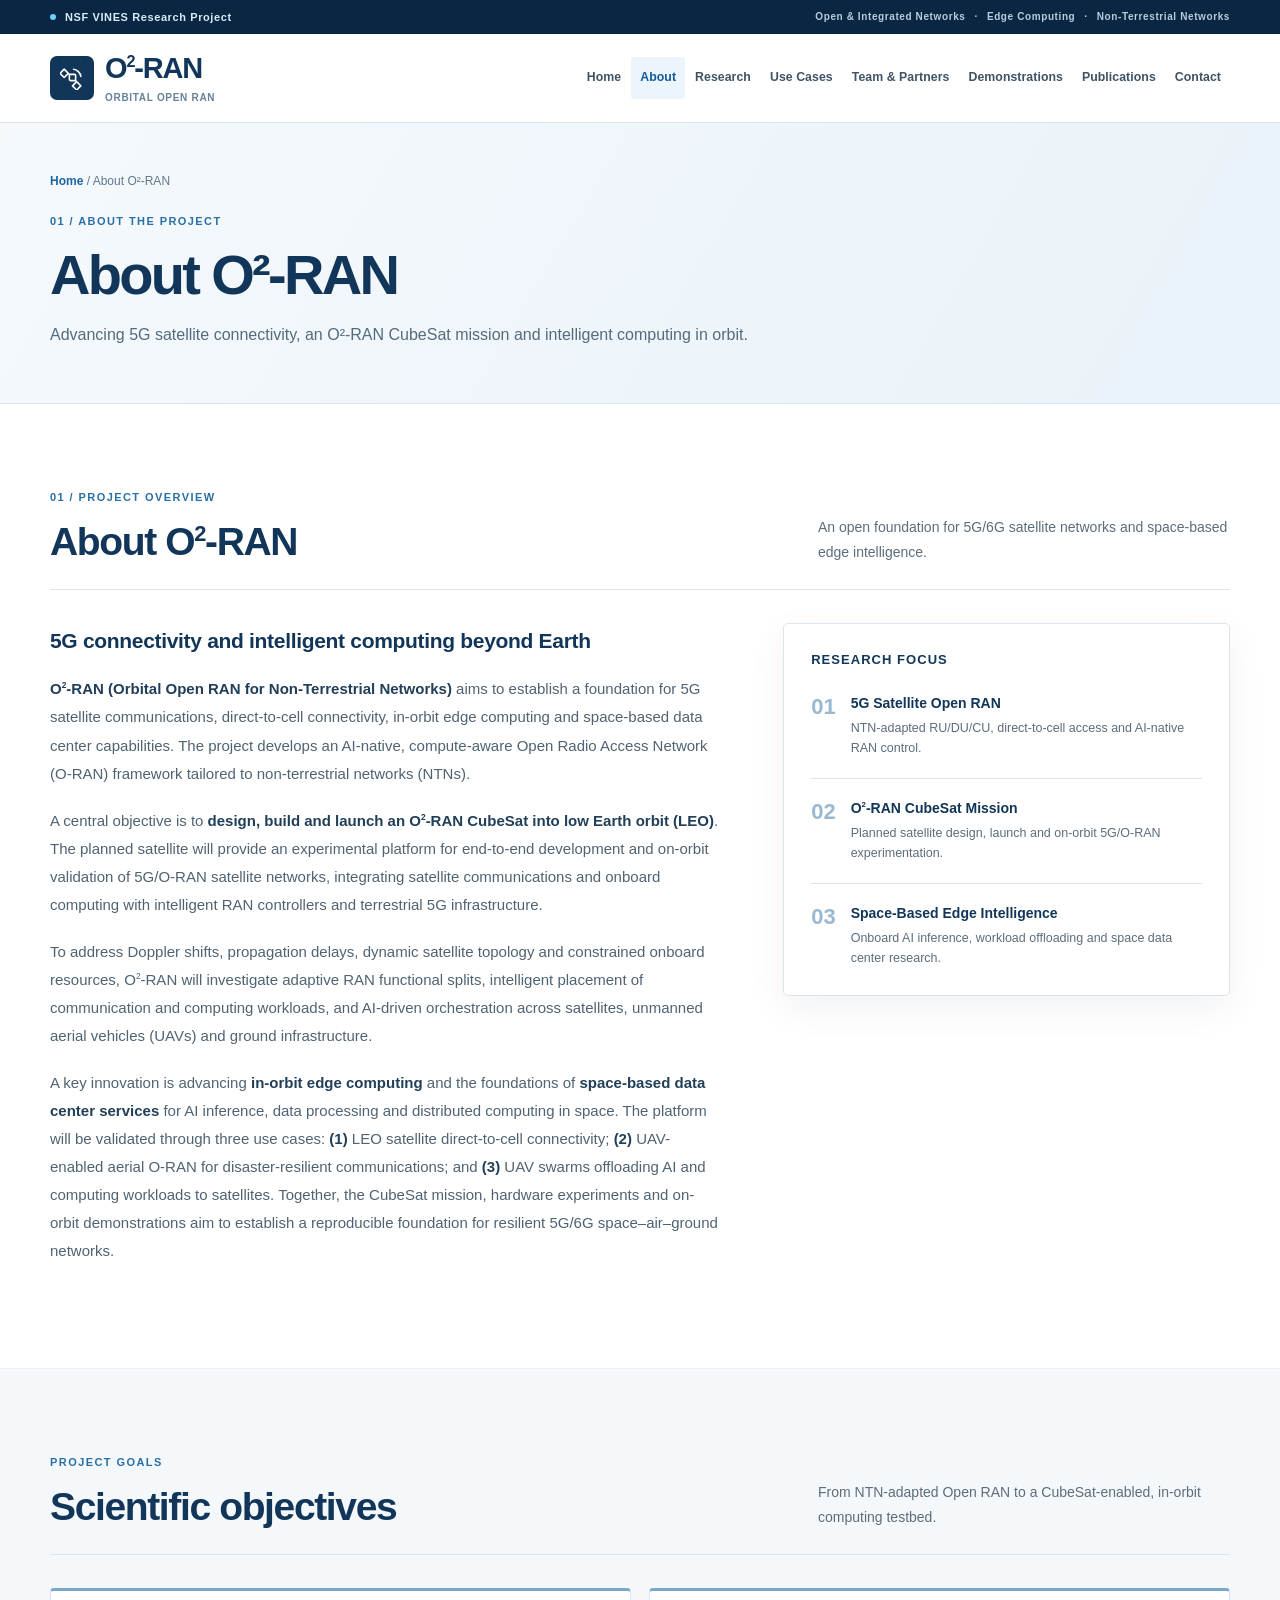
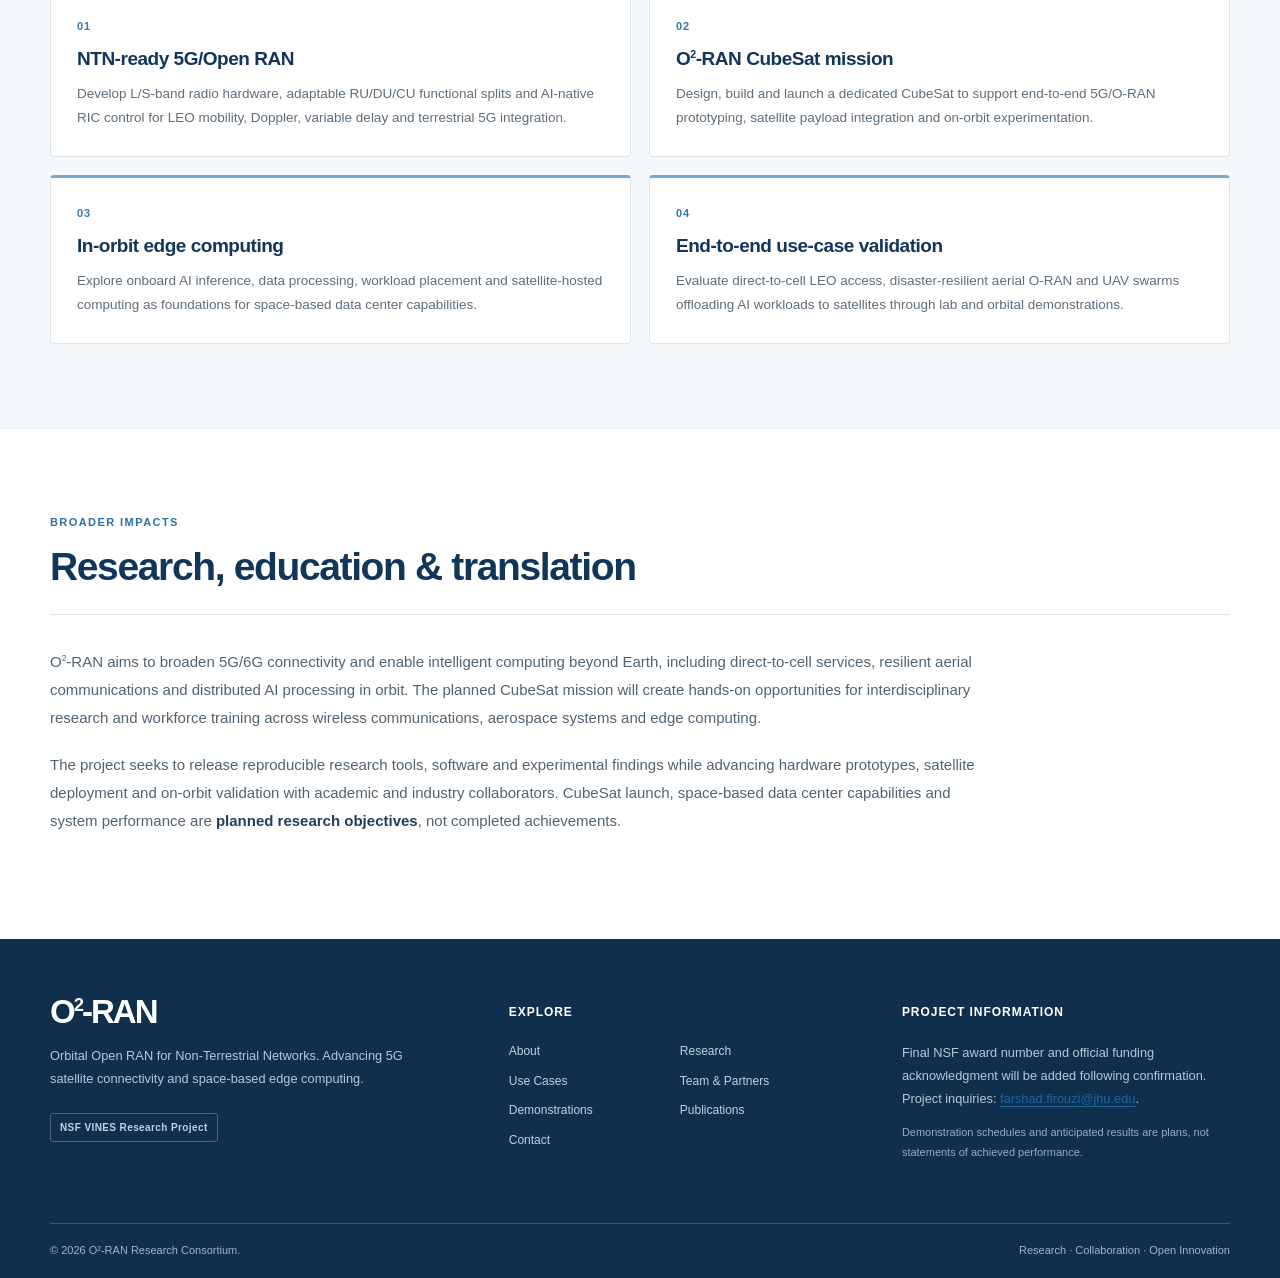
==== commit 29a1df0a: "Add files via upload" ====
--- a/about.html
+++ b/about.html
@@ -1,5 +1,5 @@
 <!doctype html><html lang="en"><head><meta charset="utf-8"/><meta name="viewport" content="width=device-width,initial-scale=1"/>
-<meta name="theme-color" content="#123659"/><meta name="description" content="Project vision, objectives and broader impacts of the O²-RAN NSF VINES research collaboration."/><title>About O²-RAN | O²-RAN</title>
+<meta name="theme-color" content="#123659"/><meta name="description" content="O²-RAN advances 5G satellite direct-to-cell connectivity, a planned CubeSat mission, AI-native Open RAN, in-orbit edge computing and space-based data center research."/><title>About O²-RAN | O²-RAN</title>
 <link rel="icon" type="image/svg+xml" href="assets/favicon.svg"/><link rel="stylesheet" href="styles.css"/>
 <link rel="stylesheet" href="site-pages.css"/>
 <script src="script.js" defer></script></head><body><a class="skip-link" href="#main">Skip to main content</a><svg aria-hidden="true" class="svg-definitions" height="0" width="0" xmlns="http://www.w3.org/2000/svg">
@@ -20,28 +20,29 @@
   <a class="brand" href="index.html" aria-label="O squared RAN home"><span class="brand-emblem" aria-hidden="true"><svg class="icon"><use href="#i-satellite"/></svg></span><span class="brand-copy"><strong>O<sup>2</sup>-RAN</strong><span>Orbital Open RAN</span></span></a>
   <button class="mobile-menu-toggle" type="button" aria-expanded="false" aria-controls="site-navigation" aria-label="Open navigation menu"><span></span><span></span><span></span></button>
   <nav class="site-nav" id="site-navigation" aria-label="Main navigation"><a class="nav-link"  href="index.html">Home</a><a class="nav-link active" aria-current="page" href="about.html">About</a><a class="nav-link"  href="research.html">Research</a><a class="nav-link"  href="use-cases.html">Use Cases</a><a class="nav-link"  href="team.html">Team &amp; Partners</a><a class="nav-link"  href="demonstrations.html">Demonstrations</a><a class="nav-link"  href="publications.html">Publications</a><a class="nav-link"  href="contact.html">Contact</a></nav>
-</div></header><main id="main"><section class="page-hero"><div class="container"><p class="breadcrumb"><a href="index.html">Home</a><span aria-hidden="true"> / </span>About O²-RAN</p><span class="section-kicker">01 / ABOUT THE PROJECT</span><h1>About O²-RAN</h1><p>An AI-native Open RAN framework designed for the realities of non-terrestrial networks.</p></div></section><section class="section section-anchor" id="about">
+</div></header><main id="main"><section class="page-hero"><div class="container"><p class="breadcrumb"><a href="index.html">Home</a><span aria-hidden="true"> / </span>About O²-RAN</p><span class="section-kicker">01 / ABOUT THE PROJECT</span><h1>About O²-RAN</h1><p>Advancing 5G satellite connectivity, an O²-RAN CubeSat mission and intelligent computing in orbit.</p></div></section><section class="section section-anchor" id="about">
 <div class="container">
-<div class="section-heading"><div><span class="section-kicker">01 / PROJECT OVERVIEW</span><h2>About O<sup>2</sup>-RAN</h2></div><p>Building a foundation for intelligent, resilient non-terrestrial communication infrastructure.</p></div>
+<div class="section-heading"><div><span class="section-kicker">01 / PROJECT OVERVIEW</span><h2>About O<sup>2</sup>-RAN</h2></div><p>An open foundation for 5G/6G satellite networks and space-based edge intelligence.</p></div>
 <div class="about-layout">
 <div class="prose">
-<h3>Extending Open RAN beyond terrestrial networks</h3>
-<p>Non-terrestrial networks (NTNs) are becoming essential to next-generation connectivity, but traditional network designs depend heavily on proprietary architectures and communication-only control. Satellites and uncrewed aerial vehicles (UAVs) present new challenges, including orbital mobility, Doppler shifts, intermittent links and strict size, weight and power constraints.</p>
-<p><strong>O<sup>2</sup>-RAN</strong> develops an AI-native, compute-aware Open RAN framework tailored to those conditions. The project adapts radio, distributed and central functions, extends RAN intelligent control and coordinates edge workloads across space, air and ground.</p>
-<p>The research combines standards-aligned architecture, intelligent orchestration and experimental validation through three representative use cases: resilient aerial base stations, direct-to-cell connectivity and UAV swarms with multi-access edge computing.</p>
+<h3>5G connectivity and intelligent computing beyond Earth</h3>
+<p><strong>O<sup>2</sup>-RAN (Orbital Open RAN for Non-Terrestrial Networks)</strong> aims to establish a foundation for 5G satellite communications, direct-to-cell connectivity, in-orbit edge computing and space-based data center capabilities. The project develops an AI-native, compute-aware Open Radio Access Network (O-RAN) framework tailored to non-terrestrial networks (NTNs).</p>
+<p>A central objective is to <strong>design, build and launch an O<sup>2</sup>-RAN CubeSat into low Earth orbit (LEO)</strong>. The planned satellite will provide an experimental platform for end-to-end development and on-orbit validation of 5G/O-RAN satellite networks, integrating satellite communications and onboard computing with intelligent RAN controllers and terrestrial 5G infrastructure.</p>
+<p>To address Doppler shifts, propagation delays, dynamic satellite topology and constrained onboard resources, O<sup>2</sup>-RAN will investigate adaptive RAN functional splits, intelligent placement of communication and computing workloads, and AI-driven orchestration across satellites, unmanned aerial vehicles (UAVs) and ground infrastructure.</p>
+<p>A key innovation is advancing <strong>in-orbit edge computing</strong> and the foundations of <strong>space-based data center services</strong> for AI inference, data processing and distributed computing in space. The platform will be validated through three use cases: <strong>(1)</strong> LEO satellite direct-to-cell connectivity; <strong>(2)</strong> UAV-enabled aerial O-RAN for disaster-resilient communications; and <strong>(3)</strong> UAV swarms offloading AI and computing workloads to satellites. Together, the CubeSat mission, hardware experiments and on-orbit demonstrations aim to establish a reproducible foundation for resilient 5G/6G space–air–ground networks.</p>
 </div>
 <aside class="focus-panel">
 <div class="focus-title">Research Focus</div>
-<div class="focus-item"><span class="focus-num">01</span><div><strong>Open &amp; Integrated Networks</strong><small>NTN-aware O-RAN architecture, interfaces and functional splits.</small></div></div>
-<div class="focus-item"><span class="focus-num">02</span><div><strong>AI-Native Network Control</strong><small>Predictive mobility, intelligent slicing and RIC orchestration.</small></div></div>
-<div class="focus-item"><span class="focus-num">03</span><div><strong>Distributed Edge Intelligence</strong><small>Communication–compute–energy-aware placement and offloading.</small></div></div>
+<div class="focus-item"><span class="focus-num">01</span><div><strong>5G Satellite Open RAN</strong><small>NTN-adapted RU/DU/CU, direct-to-cell access and AI-native RAN control.</small></div></div>
+<div class="focus-item"><span class="focus-num">02</span><div><strong>O<sup>2</sup>-RAN CubeSat Mission</strong><small>Planned satellite design, launch and on-orbit 5G/O-RAN experimentation.</small></div></div>
+<div class="focus-item"><span class="focus-num">03</span><div><strong>Space-Based Edge Intelligence</strong><small>Onboard AI inference, workload offloading and space data center research.</small></div></div>
 </aside>
 </div>
 </div>
-</section><section class="section section-soft"><div class="container"><div class="section-heading"><div><span class="section-kicker">PROJECT GOALS</span><h2>Scientific objectives</h2></div><p>Project goals based on the accepted O²-RAN research proposal.</p></div>
-<div class="objectives-grid"><article><b>01</b><h3>NTN-ready disaggregated RAN</h3><p>Design L/S-band NTN radio hardware and flight-payload interfaces alongside functional splits and RIC placement for satellite/aerial mobility, variable delays and backhaul.</p></article><article><b>02</b><h3>AI-native predictive control</h3><p>Develop predictive/cooperative beamforming and xApps/rApps for mobility forecasting, intelligent scheduling, network slicing and life-cycle-aware adaptation.</p></article><article><b>03</b><h3>Joint communication &amp; computing</h3><p>Expose compute, queue, energy and workload state for coordinating services across diverse edge nodes.</p></article><article><b>04</b><h3>Mission-oriented validation</h3><p>Integrate and assess the architecture in resilient aerial networking, direct-to-cell satellite access and UAV swarm scenarios.</p></article></div></div></section>
-<section class="section"><div class="container"><div class="section-heading"><div><span class="section-kicker">BROADER IMPACTS</span><h2>Research, education &amp; translation</h2></div></div><div class="prose wide-prose"><p>The project is intended to strengthen resilience in disasters and other infrastructure-limited environments, foster workforce training in intelligent communications and aerospace systems, and support reproducible research through future releases of software, results and datasets.</p><p>Translation and demonstration partners contribute radio, UAV and satellite platforms, supporting the project’s path from research prototypes toward larger-scale technology validation. These are research objectives; achieved impacts and performance will be reported after evaluation.</p></div></div></section></main><footer class="footer"><div class="container footer-grid">
-<div><a href="index.html" class="footer-brand">O<sup>2</sup>-RAN</a><p>Orbital Open RAN for Non-Terrestrial Networks and Space-Based Edge Computing.</p><span class="footer-funding">NSF VINES Research Project</span></div>
+</section><section class="section section-soft"><div class="container"><div class="section-heading"><div><span class="section-kicker">PROJECT GOALS</span><h2>Scientific objectives</h2></div><p>From NTN-adapted Open RAN to a CubeSat-enabled, in-orbit computing testbed.</p></div>
+<div class="objectives-grid"><article><b>01</b><h3>NTN-ready 5G/Open RAN</h3><p>Develop L/S-band radio hardware, adaptable RU/DU/CU functional splits and AI-native RIC control for LEO mobility, Doppler, variable delay and terrestrial 5G integration.</p></article><article><b>02</b><h3>O<sup>2</sup>-RAN CubeSat mission</h3><p>Design, build and launch a dedicated CubeSat to support end-to-end 5G/O-RAN prototyping, satellite payload integration and on-orbit experimentation.</p></article><article><b>03</b><h3>In-orbit edge computing</h3><p>Explore onboard AI inference, data processing, workload placement and satellite-hosted computing as foundations for space-based data center capabilities.</p></article><article><b>04</b><h3>End-to-end use-case validation</h3><p>Evaluate direct-to-cell LEO access, disaster-resilient aerial O-RAN and UAV swarms offloading AI workloads to satellites through lab and orbital demonstrations.</p></article></div></div></section>
+<section class="section"><div class="container"><div class="section-heading"><div><span class="section-kicker">BROADER IMPACTS</span><h2>Research, education &amp; translation</h2></div></div><div class="prose wide-prose"><p>O<sup>2</sup>-RAN aims to broaden 5G/6G connectivity and enable intelligent computing beyond Earth, including direct-to-cell services, resilient aerial communications and distributed AI processing in orbit. The planned CubeSat mission will create hands-on opportunities for interdisciplinary research and workforce training across wireless communications, aerospace systems and edge computing.</p><p>The project seeks to release reproducible research tools, software and experimental findings while advancing hardware prototypes, satellite deployment and on-orbit validation with academic and industry collaborators. CubeSat launch, space-based data center capabilities and system performance are <strong>planned research objectives</strong>, not completed achievements.</p></div></div></section></main><footer class="footer"><div class="container footer-grid">
+<div><a href="index.html" class="footer-brand">O<sup>2</sup>-RAN</a><p>Orbital Open RAN for Non-Terrestrial Networks. Advancing 5G satellite connectivity and space-based edge computing.</p><span class="footer-funding">NSF VINES Research Project</span></div>
 <div><h3>Explore</h3><div class="footer-links"><a href="about.html">About</a><a href="research.html">Research</a><a href="use-cases.html">Use Cases</a><a href="team.html">Team & Partners</a><a href="demonstrations.html">Demonstrations</a><a href="publications.html">Publications</a><a href="contact.html">Contact</a></div></div>
 <div><h3>Project Information</h3><p>Final NSF award number and official funding acknowledgment will be added following confirmation. Project inquiries: <a href="mailto:farshad.firouzi@jhu.edu">farshad.firouzi@jhu.edu</a>.</p><p class="footer-small">Demonstration schedules and anticipated results are plans, not statements of achieved performance.</p></div>
 </div><div class="container footer-bottom"><span>© <span id="copyright-year">2026</span> O²-RAN Research Consortium.</span><span>Research · Collaboration · Open Innovation</span></div></footer></body></html>
